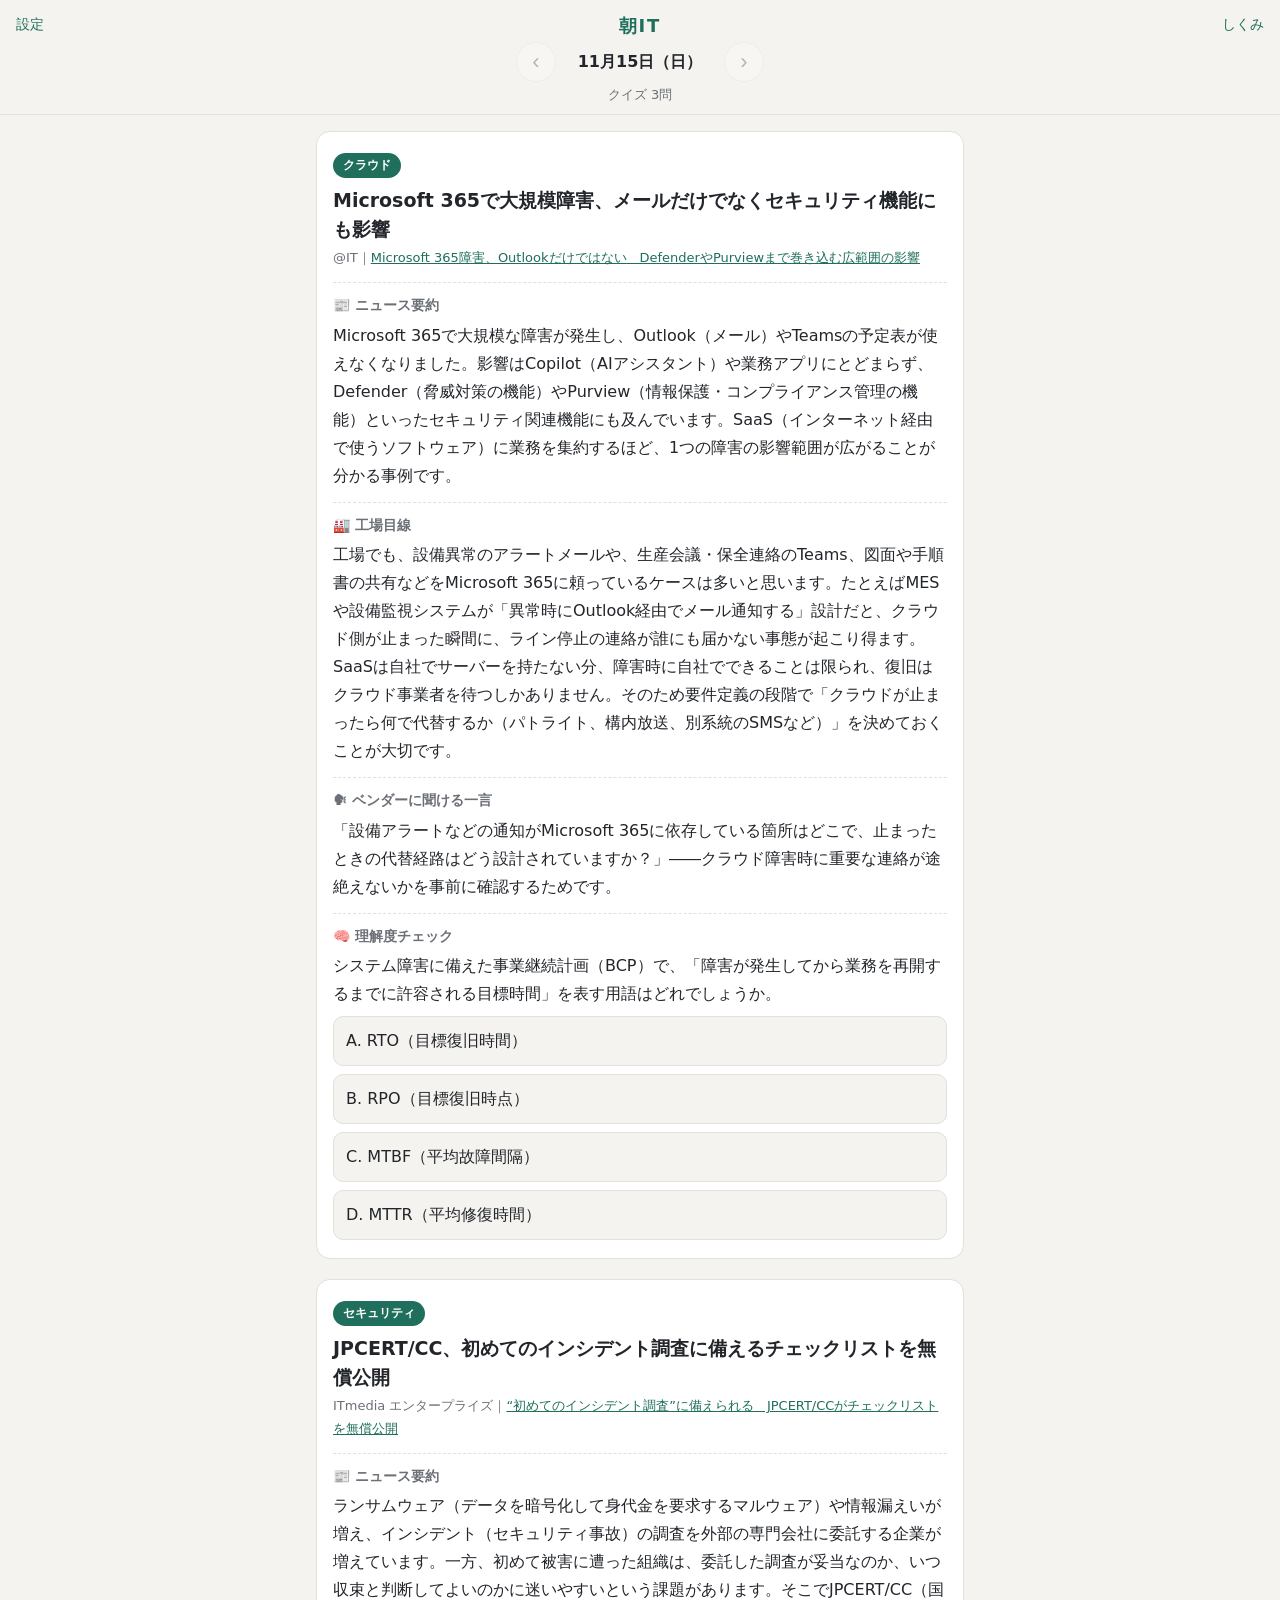
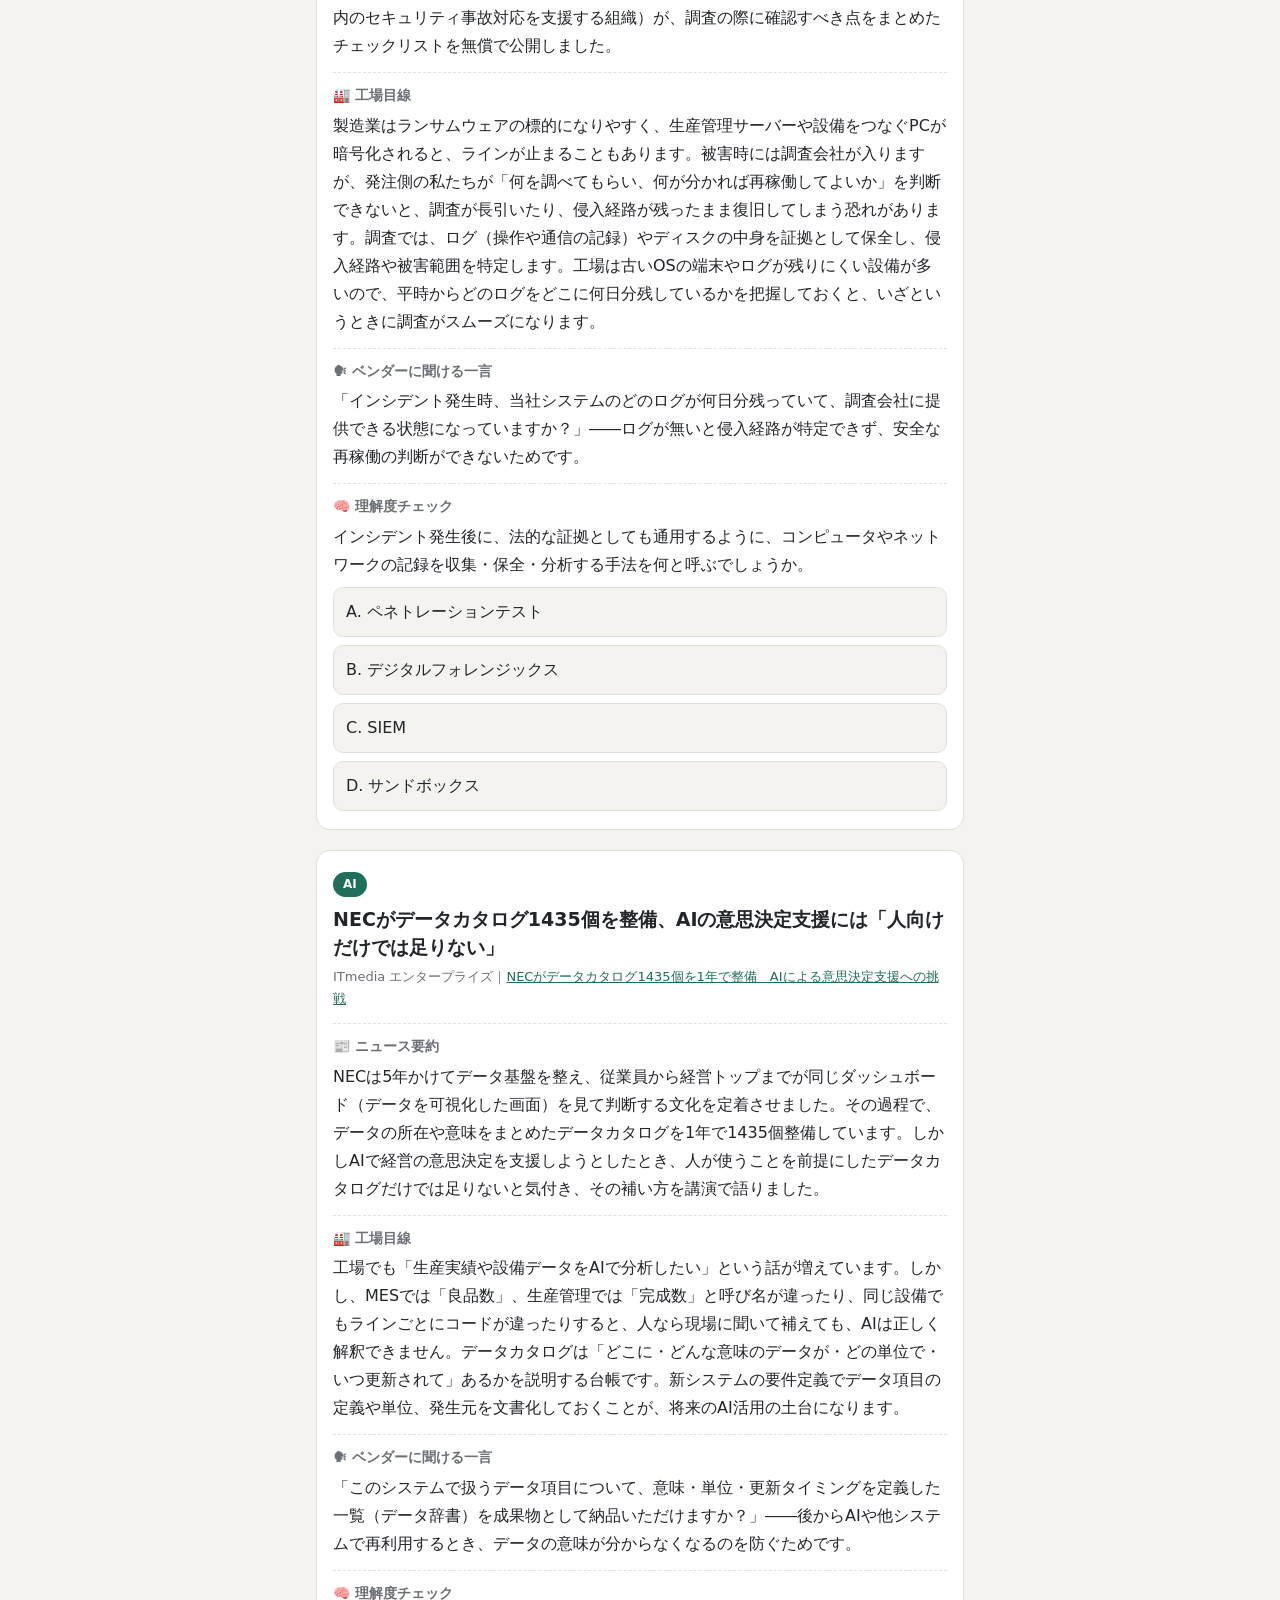
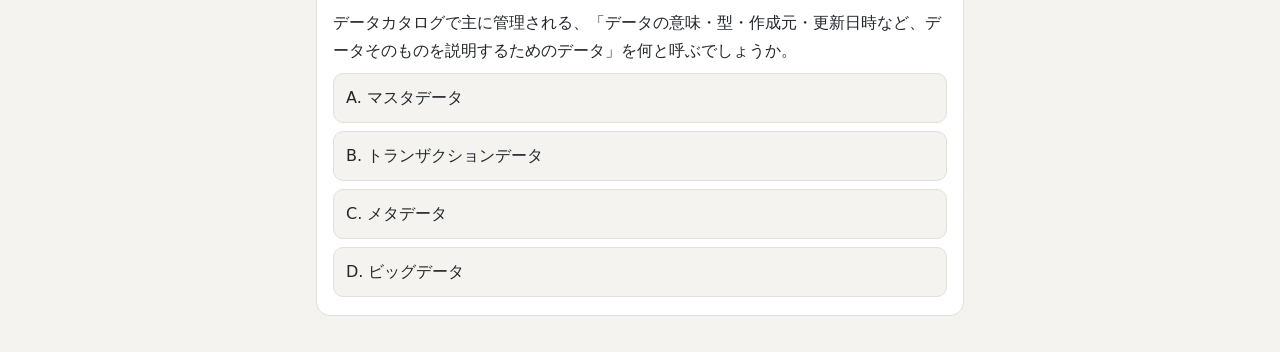
==== index.html @ 9942575b "朝IT: カード生成スクリプト、画面、設定画面、毎朝の自動実行を追加 - scripts/generate.py: RSSから記事を集め、Claude APIでカードを作りdata/に保存 - ind" ====
<!doctype html>
<html lang="ja">
<head>
  <meta charset="utf-8">
  <!-- スマホの画面幅に合わせて表示するための指定 -->
  <meta name="viewport" content="width=device-width, initial-scale=1">
  <meta name="theme-color" content="#1f6f5c">
  <title>朝IT</title>
  <link rel="stylesheet" href="style.css">
</head>
<body>
  <header class="top">
    <a class="top-link left" href="settings.html">設定</a>
    <a class="top-link right" href="about.html">しくみ</a>
    <h1>朝IT</h1>
    <!-- 日付の切り替え（前の日 / 次の日） -->
    <nav class="date-nav">
      <button id="prev" aria-label="前の日">‹</button>
      <span id="date">読み込み中…</span>
      <button id="next" aria-label="次の日">›</button>
    </nav>
    <p id="score" class="score"></p>
  </header>

  <!-- カードはここに app.js が差し込む -->
  <main id="cards"></main>

  <!-- type="module" にすると、ページの読み込み後に実行される -->
  <script type="module" src="app.js"></script>
</body>
</html>
---- style.css ----
/* ===== 色の定義（ここを変えれば全体の色が変わる） ===== */
:root {
  --bg: #f4f3ef;
  --card: #ffffff;
  --text: #22252a;
  --muted: #6b6f76;
  --line: #e2e0da;
  --accent: #1f6f5c;
  --ok: #1e7b45;
  --ok-bg: #e3f4ea;
  --ng: #b3392f;
  --ng-bg: #fbe7e5;
}

/* スマホがダークモードのときの色 */
@media (prefers-color-scheme: dark) {
  :root {
    --bg: #15171a;
    --card: #1f2226;
    --text: #e8e6e1;
    --muted: #9a9ea5;
    --line: #33373d;
    --accent: #5cc0a3;
    --ok: #6fd39a;
    --ok-bg: #1d3328;
    --ng: #f08a80;
    --ng-bg: #3a2220;
  }
}

* { box-sizing: border-box; }

body {
  margin: 0;
  background: var(--bg);
  color: var(--text);
  font-family: system-ui, -apple-system, "Hiragino Sans", "Noto Sans JP", sans-serif;
  font-size: 16px;
  line-height: 1.75;
}

/* ===== 上部（タイトル・日付・正解数） ===== */
.top {
  position: sticky;
  top: 0;
  z-index: 1;
  background: var(--bg);
  border-bottom: 1px solid var(--line);
  padding: 10px 16px 8px;
  text-align: center;
}
.top h1 { margin: 0; font-size: 18px; color: var(--accent); letter-spacing: .1em; }
.date-nav { display: flex; align-items: center; justify-content: center; gap: 12px; }
.date-nav button {
  width: 40px; height: 40px;
  border: 1px solid var(--line); border-radius: 50%;
  background: var(--card); color: var(--text);
  font-size: 22px; line-height: 1; cursor: pointer;
}
.date-nav button:disabled { opacity: .3; cursor: default; }
#date { font-weight: 700; min-width: 9em; }
.score { margin: 2px 0 0; font-size: 13px; color: var(--muted); min-height: 1.5em; }

/* ===== カード ===== */
main { max-width: 680px; margin: 0 auto; padding: 16px; }

.card {
  background: var(--card);
  border: 1px solid var(--line);
  border-radius: 14px;
  padding: 18px 16px;
  margin-bottom: 20px;
}
.tag {
  display: inline-block;
  font-size: 12px; font-weight: 700;
  padding: 2px 10px; border-radius: 99px;
  background: var(--accent); color: var(--card);
}
.card h2 { font-size: 19px; line-height: 1.5; margin: 8px 0 4px; }
.source { font-size: 13px; color: var(--muted); margin: 0 0 8px; }
.source a { color: var(--accent); }

.section { border-top: 1px dashed var(--line); padding-top: 10px; margin-top: 12px; }
.section h3 { font-size: 14px; margin: 0 0 4px; color: var(--muted); }
.section p { margin: 0; }

/* ===== クイズ ===== */
.choices { display: grid; gap: 8px; margin-top: 8px; }
.choice {
  text-align: left;
  font: inherit; color: var(--text);
  background: var(--bg);
  border: 1px solid var(--line); border-radius: 10px;
  padding: 10px 12px;
  cursor: pointer;
}
.choice:disabled { cursor: default; }
.choice.correct { background: var(--ok-bg); border-color: var(--ok); }
.choice.wrong { background: var(--ng-bg); border-color: var(--ng); }

.result { font-weight: 700; margin: 10px 0 4px; }
.result.ok { color: var(--ok); }
.result.ng { color: var(--ng); }
.explanation { margin: 0; }

.message { text-align: center; color: var(--muted); padding: 40px 0; }

/* ===== 上部のリンク（しくみ / 戻る） ===== */
.top-link {
  position: absolute; top: 12px;
  font-size: 14px; color: var(--accent); text-decoration: none;
}
.top-link.right { right: 16px; }
.top-link.left { left: 16px; }

/* ===== しくみページ ===== */
.about h2 { font-size: 17px; margin: 0 0 8px; }
.about .lead { margin: 0 0 12px; }
.about code {
  font-size: 13px; background: var(--bg);
  border: 1px solid var(--line); border-radius: 4px; padding: 0 4px;
  word-break: break-all;
}

.facts { display: grid; grid-template-columns: auto 1fr; gap: 4px 12px; margin: 0; }
.facts dt { color: var(--muted); font-size: 14px; }
.facts dd { margin: 0; font-weight: 700; }

/* 流れ図: 縦に並べた箱を矢印でつなぐ */
.flow { list-style: none; margin: 0; padding: 0; }
.step {
  position: relative;
  border: 1px solid var(--line); border-left: 5px solid var(--loc);
  border-radius: 10px;
  padding: 10px 12px;
  background: var(--bg);
}
.step + .step { margin-top: 28px; }
.step + .step::before {               /* 箱と箱の間の下向き矢印 */
  content: "▼";
  position: absolute; top: -25px; left: 50%; transform: translateX(-50%);
  color: var(--muted); font-size: 14px;
}
.step h3 { font-size: 15px; margin: 4px 0; }
.step p { margin: 0 0 4px; font-size: 15px; }
.step .terms { font-size: 13px; color: var(--muted); margin: 0; }

/* 場所ごとの色（左の線と「どこで」ラベル） */
.loc-github { --loc: #6e5bc4; }
.loc-web    { --loc: #c4842b; }
.loc-ai     { --loc: #c4574a; }
.loc-phone  { --loc: #1f8a6e; }
.where {
  display: inline-block; font-size: 12px; font-weight: 700;
  color: var(--loc);
}
.status {
  float: right; font-size: 11px; font-weight: 700;
  padding: 1px 8px; border-radius: 99px; border: 1px solid;
}
.status.ok { color: var(--ok); border-color: var(--ok); }
.status.todo { color: var(--muted); border-color: var(--line); }

.where-table { width: 100%; border-collapse: collapse; font-size: 15px; }
.where-table th, .where-table td {
  text-align: left; vertical-align: top;
  padding: 6px 8px; border-bottom: 1px solid var(--line);
}
.where-table th { font-size: 13px; color: var(--muted); }
.where-table td:first-child { white-space: nowrap; font-weight: 700; }

.note {
  margin: 12px 0 0; padding: 10px 12px;
  background: var(--bg); border-radius: 10px; font-size: 14px;
}
.reasons { margin: 0; padding-left: 1.2em; }
.reasons li + li { margin-top: 10px; }

/* ===== 設定ページ ===== */
.checks { display: grid; grid-template-columns: repeat(auto-fill, minmax(140px, 1fr)); gap: 8px; }
.check {
  display: flex; align-items: center; gap: 8px;
  border: 1px solid var(--line); border-radius: 10px;
  padding: 8px 10px; background: var(--bg); cursor: pointer;
}
.check input { width: 18px; height: 18px; accent-color: var(--accent); }
.quick { display: flex; gap: 8px; margin-bottom: 10px; }

.small-btn, .primary-btn {
  font: inherit; cursor: pointer; border-radius: 10px;
}
.small-btn {
  font-size: 14px; padding: 6px 12px;
  border: 1px solid var(--line); background: var(--card); color: var(--text);
}
.primary-btn {
  width: 100%; padding: 12px; font-weight: 700;
  border: none; background: var(--accent); color: var(--card);
}
.primary-btn:disabled { opacity: .5; cursor: default; }

.count-row { display: flex; align-items: center; gap: 12px; flex-wrap: wrap; }
.count-row select, .field input {
  font: inherit; color: var(--text); background: var(--bg);
  border: 1px solid var(--line); border-radius: 8px; padding: 6px 10px;
}
.cost { font-size: 14px; color: var(--muted); }

.status-msg { margin: 8px 0 0; font-size: 14px; min-height: 1.5em; }
.status-msg.ok { color: var(--ok); }
.status-msg.ng { color: var(--ng); }

details summary { cursor: pointer; }
h2.inline { display: inline; }
.field { display: block; font-size: 14px; color: var(--muted); margin-bottom: 10px; }
.field input { display: block; width: 100%; margin-top: 4px; }
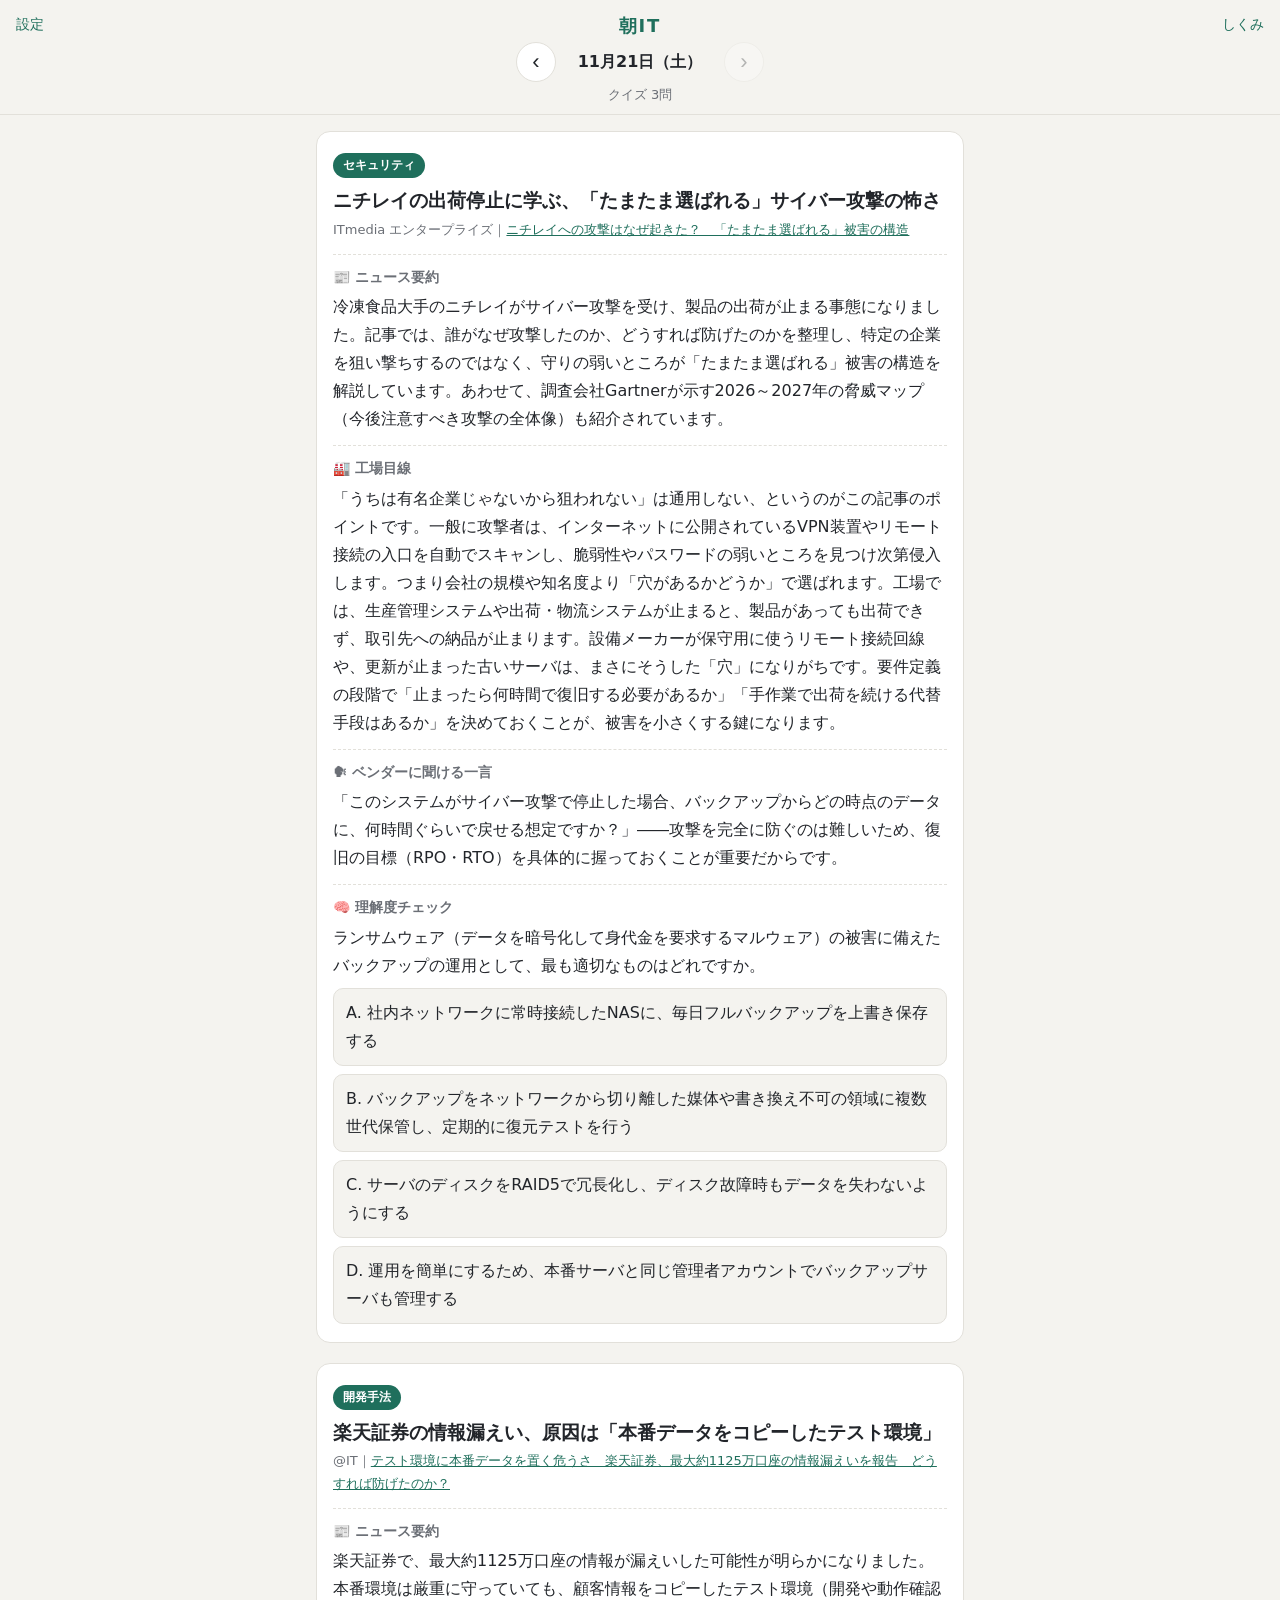
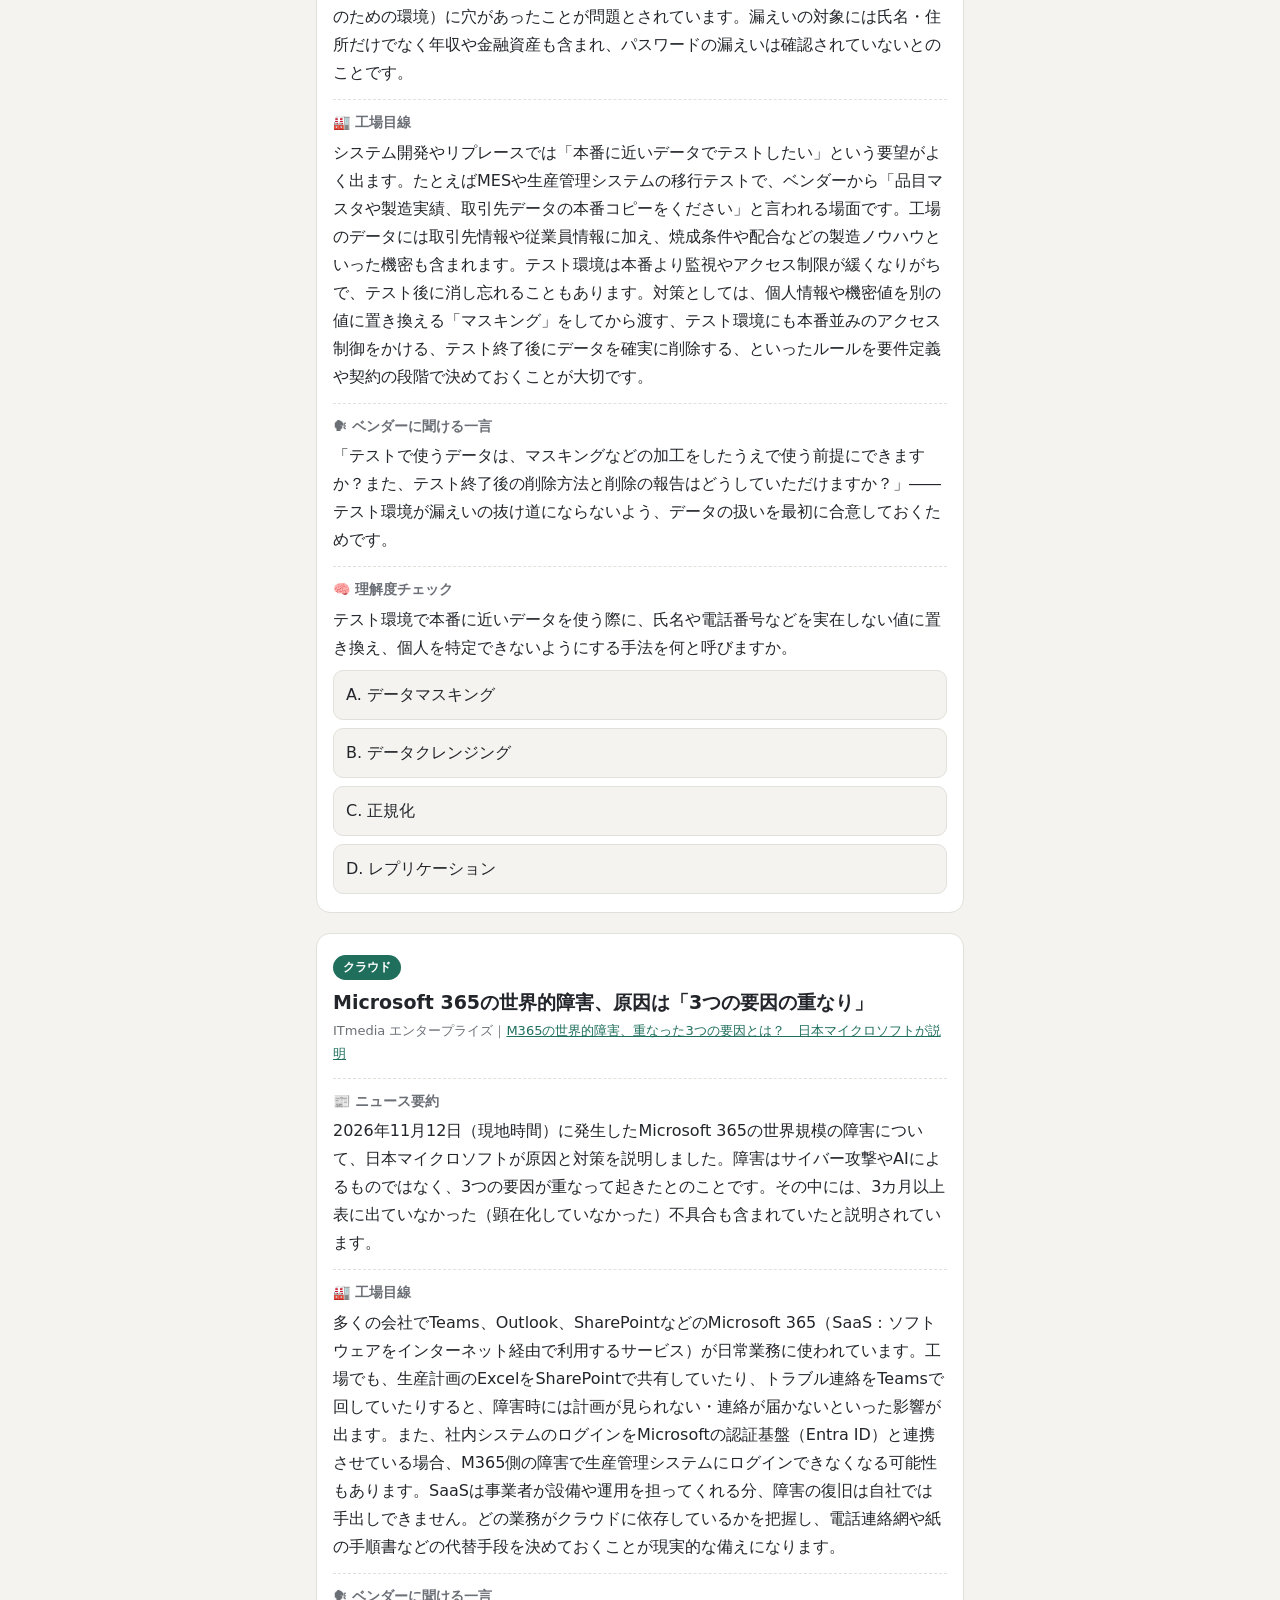
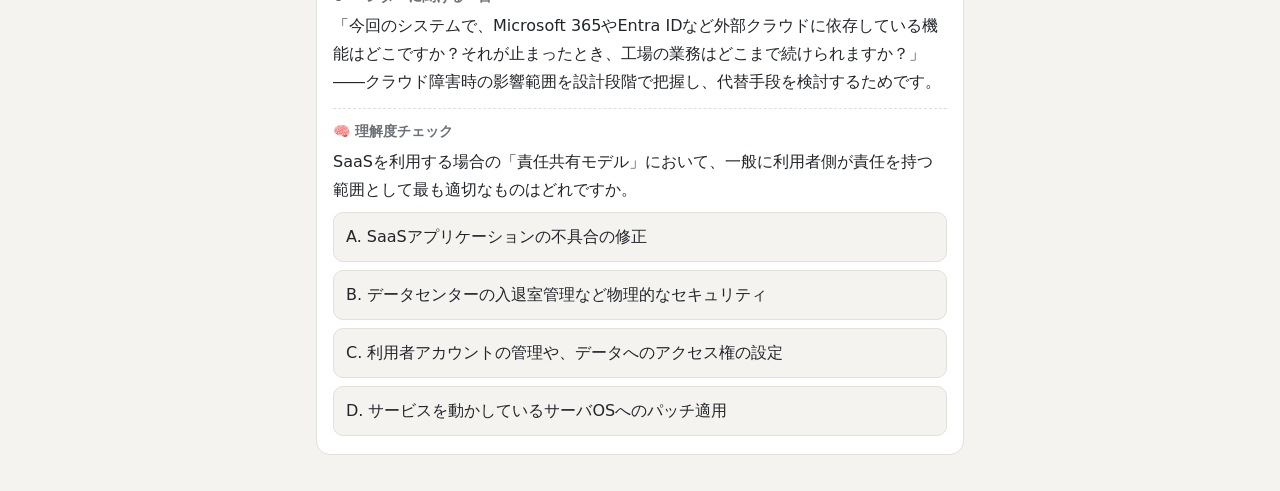
==== commit df89db39: "設定画面に自動作成の一時停止を追加 停止中は generate.py が Claude API を呼ばずに終了するため、費用がかからない。 停止中はカード画面にお知らせを表示する。  Co-Autho" ====
--- a/index.html
+++ b/index.html
@@ -22,6 +22,9 @@
     <p id="score" class="score"></p>
   </header>
 
+  <!-- 一時停止中のお知らせ（停止中のときだけ表示） -->
+  <p id="paused-banner" class="banner" hidden>⏸ カードの自動作成は一時停止中です（<a href="settings.html">設定で再開</a>）</p>
+
   <!-- カードはここに app.js が差し込む -->
   <main id="cards"></main>
 
--- a/style.css
+++ b/style.css
@@ -186,6 +186,14 @@
 }
 .check input { width: 18px; height: 18px; accent-color: var(--accent); }
 .quick { display: flex; gap: 8px; margin-bottom: 10px; }
+.check.pause { font-weight: 700; }
+.lead.small { font-size: 14px; color: var(--muted); margin-top: 8px; }
+.banner {
+  max-width: 680px; margin: 12px auto 0; padding: 8px 12px;
+  border: 1px solid var(--line); border-radius: 10px;
+  background: var(--card); color: var(--muted); font-size: 14px; text-align: center;
+}
+.banner a { color: var(--accent); }
 
 .small-btn, .primary-btn {
   font: inherit; cursor: pointer; border-radius: 10px;
